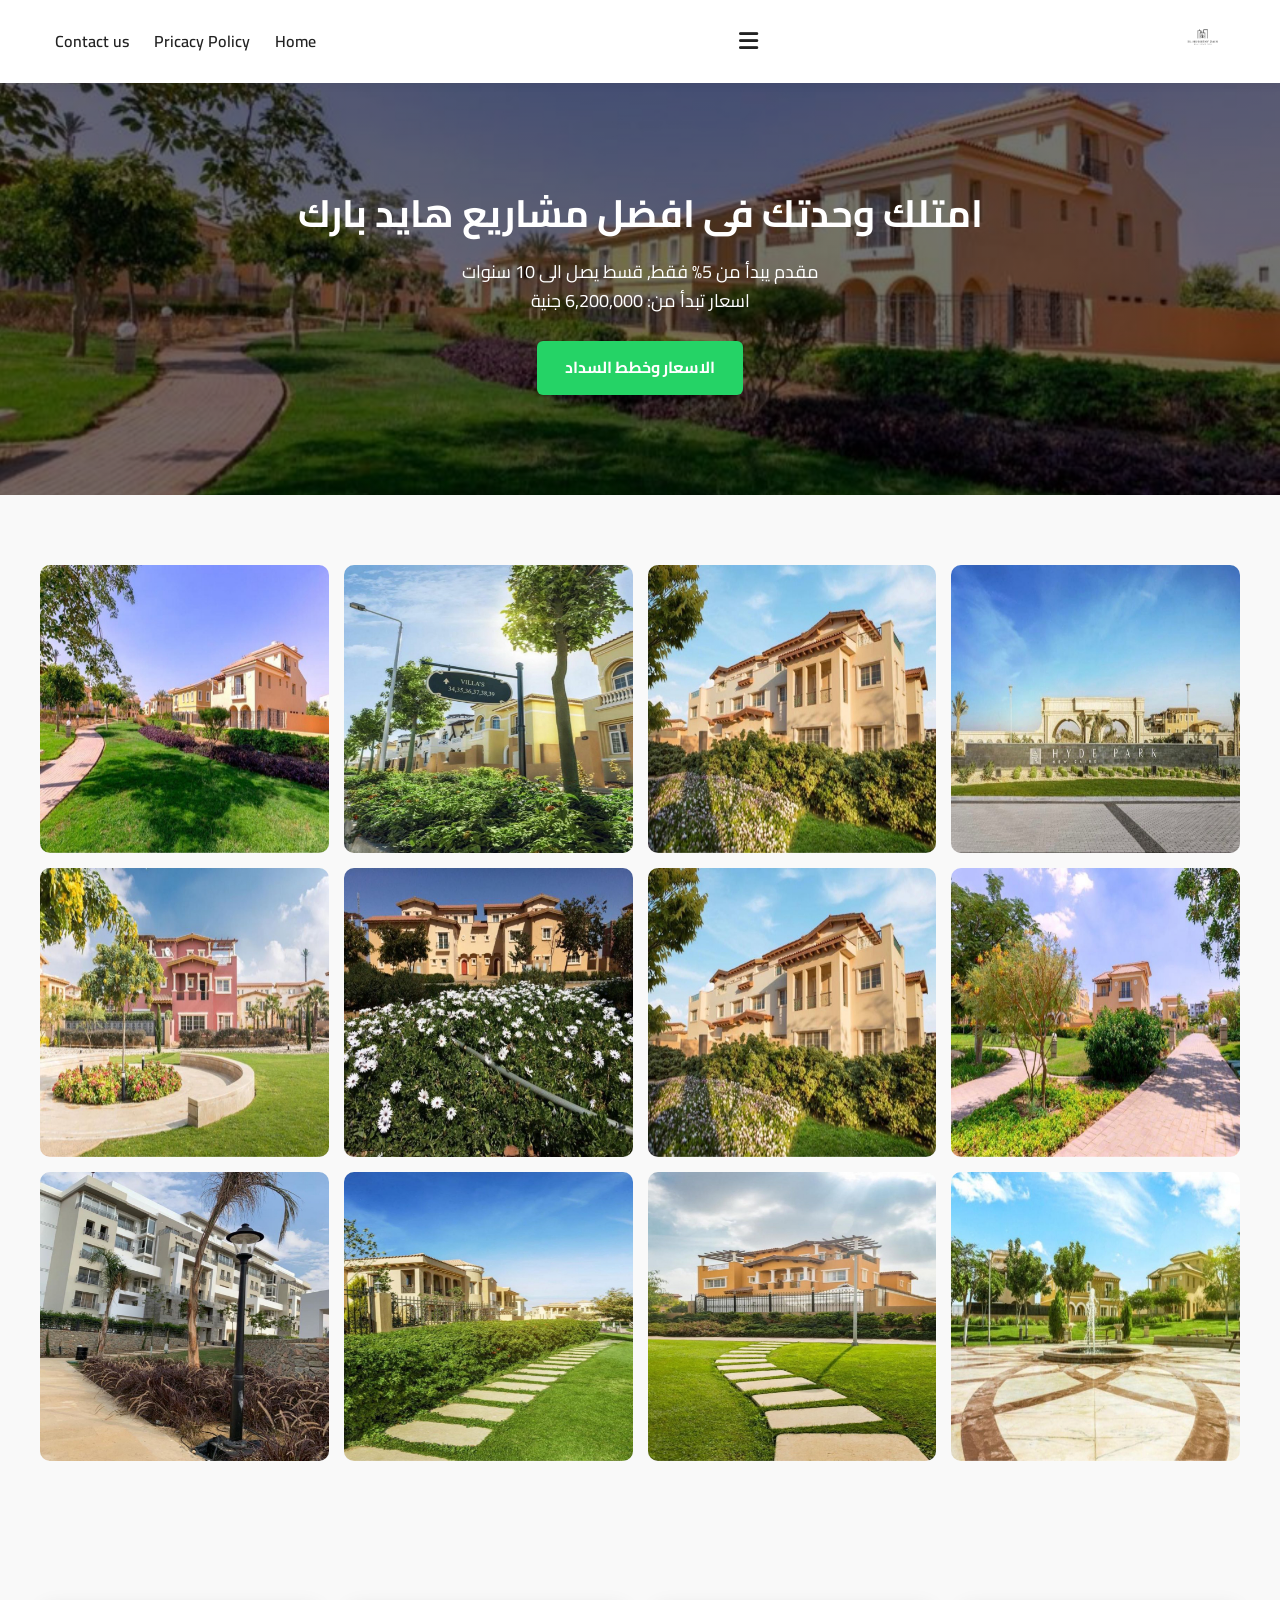
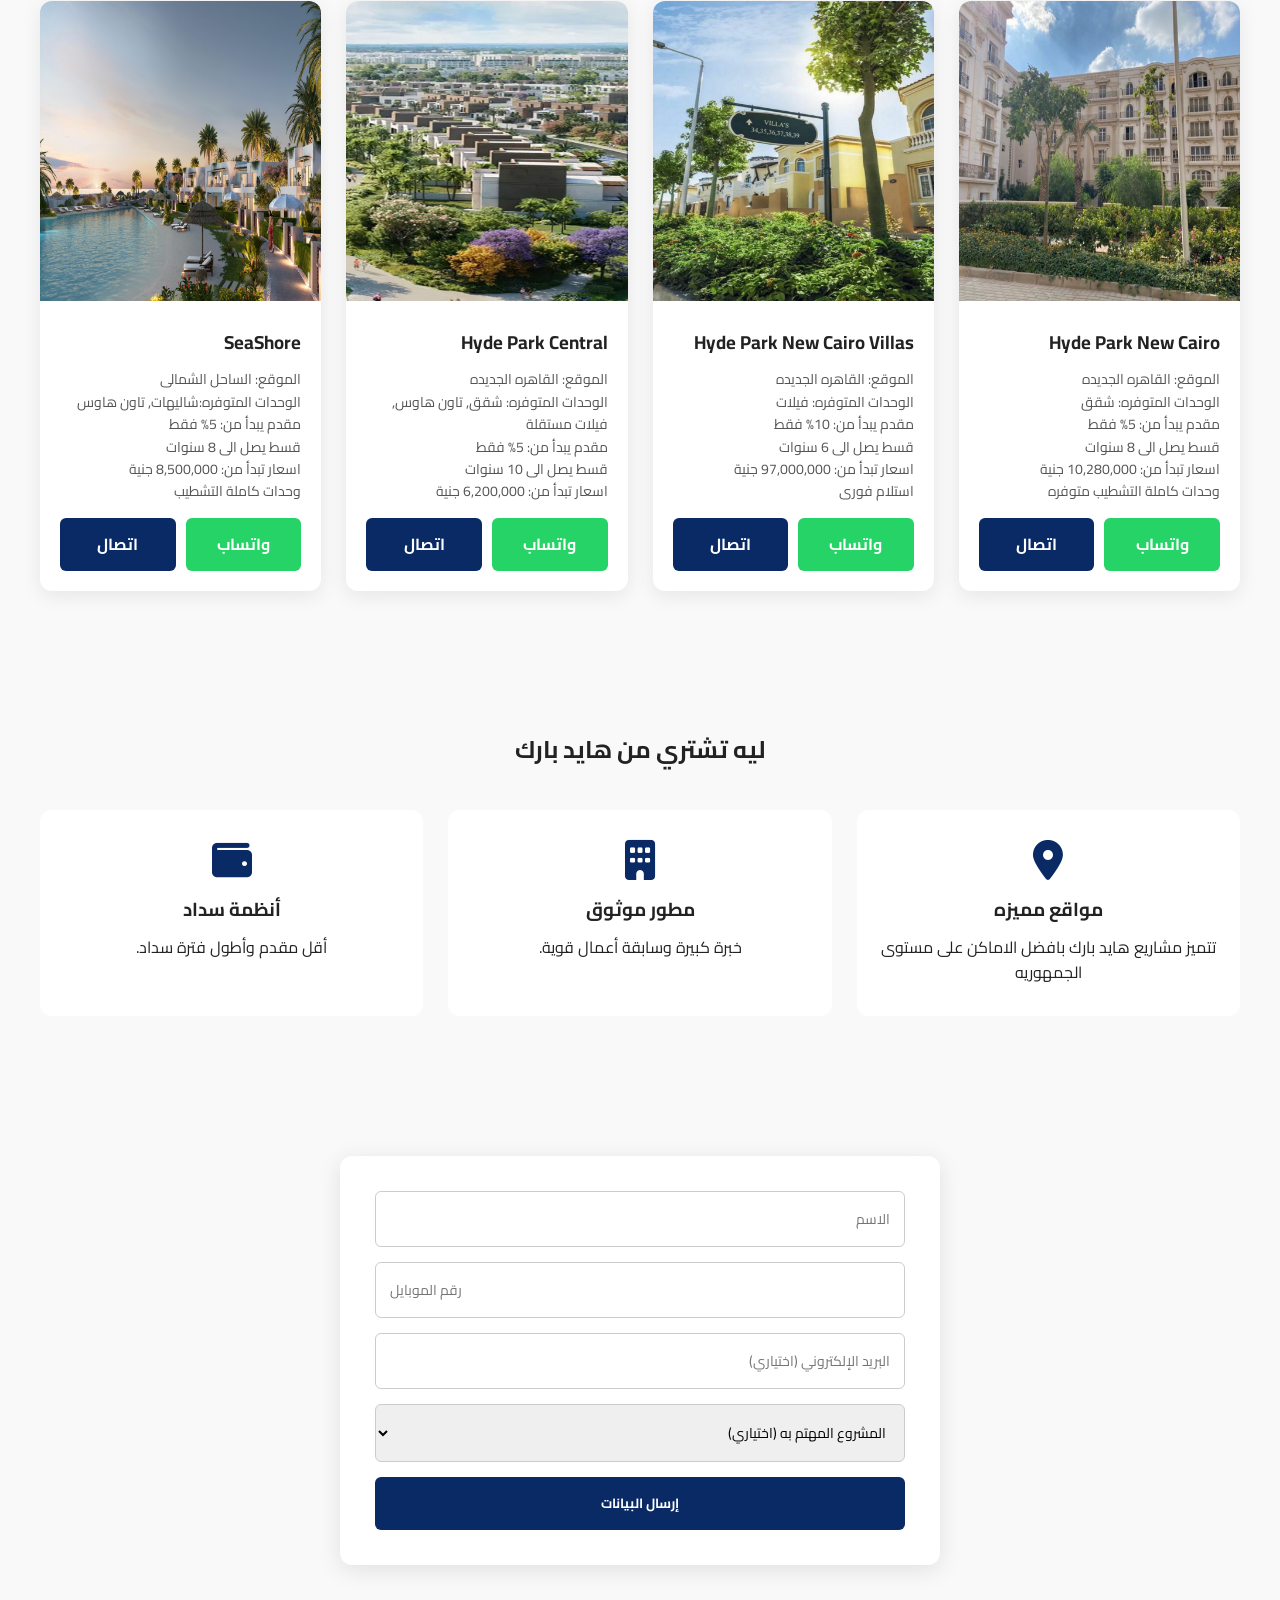
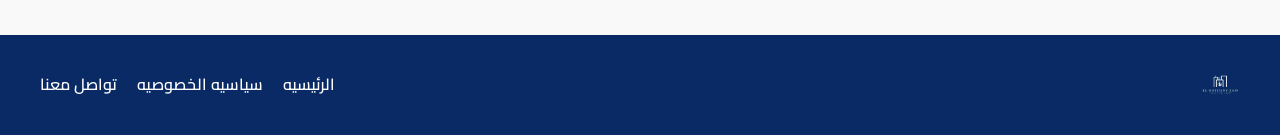
==== index.html @ bcee06ff "Update index.html" ====
<!DOCTYPE html>
<html lang="ar" dir="rtl">
<head>
  <!-- Google Tag Manager -->
<script>(function(w,d,s,l,i){w[l]=w[l]||[];w[l].push({'gtm.start':
  new Date().getTime(),event:'gtm.js'});var f=d.getElementsByTagName(s)[0],
  j=d.createElement(s),dl=l!='dataLayer'?'&l='+l:'';j.async=true;j.src=
  'https://www.googletagmanager.com/gtm.js?id='+i+dl;f.parentNode.insertBefore(j,f);
  })(window,document,'script','dataLayer','GTM-P6C2F2GC');</script>
  <!-- End Google Tag Manager -->
  <meta charset="UTF-8">
  <title>مشروع عقاري مميز</title>
  <meta name="viewport" content="width=device-width, initial-scale=1.0">
  <link rel="stylesheet" href="style.css">


  <!-- Font -->
  <link href="https://fonts.googleapis.com/css2?family=Cairo:wght@400;600;700&display=swap" rel="stylesheet">

  <!-- Icons -->
  <link rel="stylesheet" href="https://cdnjs.cloudflare.com/ajax/libs/font-awesome/6.5.0/css/all.min.css">


</head>

<body>
  <!-- Google Tag Manager (noscript) -->
<noscript><iframe src="https://www.googletagmanager.com/ns.html?id=GTM-P6C2F2GC"
  height="0" width="0" style="display:none;visibility:hidden"></iframe></noscript>
  <!-- End Google Tag Manager (noscript) -->

<!-- ================= NAVBAR ================= -->
<header>
  <div class="nav-container">
    <div class="logo">
      <img src="assets\images\logo.png" alt="Logo">
    </div>

    <i class="fas fa-bars menu-toggle"></i>

    <nav>
      <ul>
        <li><a href="#hero">Home</a></li>
        <li><a href="/Privacy.html">Pricacy Policy</a></li>
        <li><a href="/contact">Contact us</a></li>
        
      </ul>
    </nav>
  </div>
</header>

<!-- ================= HERO ================= -->
<section class="hero" id="hero">
  <h1>امتلك وحدتك فى افضل مشاريع هايد بارك </h1>
  <p> مقدم يبدأ من 5% فقط, قسط يصل الى 10 سنوات 
    <br/> اسعار تبدأ من: 6,200,000 جنية
  </p>
  <a class="btn btn-whatsapp" target="_blank"
     href="https://wa.me/201117222788?text=I'm%20interested%20in%20hyde%20park%20projects%20prices">
    الاسعار وخطط السداد 
  </a>
</section>

<!-- ================= GALLERY ================= -->
<section id="gallery">
  <div class="container">
    <div class="gallery">
      <img src="assets\images\gallery-1.jpg">
      <img src="assets\images\gallery-2.jpg">
      <img src="assets\images\gallery-3.jpg">
      <img src="assets\images\gallery-4.jpg">
      <img src="assets\images\gallery-5.jpg">
      <img src="assets\images\gallery-2.jpg">
      <img src="assets\images\gallery-7.jpg">
      <img src="assets\images\gallery-8.jpg">
      <img src="assets\images\gallery-9.jpg">
      <img src="assets\images\gallery-10.jpg">
      <img src="assets\images\gallery-11.jpg">
      <img src="assets\images\gallery-12.jpg">
    
    
    </div>
  </div>
</section>

<!-- ================= PROJECTS ================= -->
<section id="projects">
  <div class="container">
    <div class="projects">
<!-- project card 1-->
      <div class="project-card">
        <img src="assets\images\p2.jpg">
        <div class="content">
          <h3>Hyde Park New Cairo </h3>
          <p> الموقع: القاهره الجديده <br/> الوحدات المتوفره: شقق<br/>مقدم يبدأ من: 5% فقط<br/>قسط يصل الى 8 سنوات<br/> اسعار تبدأ من: 10,280,000 جنية<br/> وحدات كاملة التشطيب متوفره</p>
          <div class="project-actions">
            <a class="btn btn-whatsapp" target="_blank"
               href="https://wa.me/201117222788?text=i'm%20interested%20in%20hyde%20park%20new%20cairo%20prices">واتساب</a>
            <a class="btn btn-call" href="tel:201117222788">اتصال</a>
          </div>
        </div>
      </div>
      <!-- project card 1 End -->
<!-- project card 2-->
<div class="project-card">
  <img src="assets\images\p3.jpg">
  <div class="content">
    <h3>Hyde Park New Cairo Villas </h3>
    <p> الموقع: القاهره الجديده <br/> الوحدات المتوفره: فيلات<br/>مقدم يبدأ من: 10% فقط<br/>قسط يصل الى 6 سنوات<br/> اسعار تبدأ من: 97,000,000  جنية<br/> استلام فورى</p>
    <div class="project-actions">
      <a class="btn btn-whatsapp" target="_blank"
         href="https://wa.me/201117222788?text=i'm%20interested%20in%20hyde%20park%20new%20cairo%20villas%20prices">واتساب</a>
      <a class="btn btn-call" href="tel:201117222788">اتصال</a>
    </div>
  </div>
</div>
<!-- project card 2 End -->
<!-- project card 3-->
<div class="project-card">
  <img src="assets\images\p1.jpg">
  <div class="content">
    <h3>Hyde Park Central </h3>
    <p> الموقع: القاهره الجديده <br/> الوحدات المتوفره: شقق, تاون هاوس, فيلات مستقلة<br/>مقدم يبدأ من: 5% فقط<br/>قسط يصل الى 10 سنوات<br/> اسعار تبدأ من: 6,200,000 جنية</p>
    <div class="project-actions">
      <a class="btn btn-whatsapp" target="_blank"
         href="https://wa.me/201117222788?text=i'm%20interested%20in%20hyde%20park%20new%20central%20prices">واتساب</a>
      <a class="btn btn-call" href="tel:201117222788">اتصال</a>
    </div>
  </div>
</div>
<!-- project card 3 End -->
<!-- project card 4-->
<div class="project-card">
  <img src="assets\images\p8.jpg">
  <div class="content">
    <h3>SeaShore </h3>
    <p> الموقع:  الساحل الشمالى <br/> الوحدات المتوفره:شاليهات, تاون هاوس<br/>مقدم يبدأ من: 5% فقط<br/>قسط يصل الى 8 سنوات<br/> اسعار تبدأ من: 8,500,000 جنية<br/> وحدات كاملة التشطيب </p>
    <div class="project-actions">
      <a class="btn btn-whatsapp" target="_blank"
         href="https://wa.me/201117222788?text=i'm%20interested%20in%20SeaShore%20Hyde%20Park%20prices">واتساب</a>
      <a class="btn btn-call" href="tel:201117222788">اتصال</a>
    </div>
  </div>
</div>
<!-- project card 4 End -->
 

    </div>
  </div>
</section>

<!-- ================= FEATURES ================= -->
<section>
  <div class="container">
    <h2 style="text-align:center;margin-bottom:40px;">ليه تشتري من هايد بارك</h2>
    <div class="features">
      <div class="feature">
        <i class="fas fa-map-marker-alt"></i>
        <h3> مواقع مميزه</h3>
        <p> تتميز مشاريع هايد بارك بافضل الاماكن على مستوى الجمهوريه</p>
      </div>
      <div class="feature">
        <i class="fas fa-building"></i>
        <h3>مطور موثوق</h3>
        <p>خبرة كبيرة وسابقة أعمال قوية.</p>
      </div>
      <div class="feature">
        <i class="fas fa-wallet"></i>
        <h3>أنظمة سداد</h3>
        <p>أقل مقدم وأطول فترة سداد.</p>
      </div>
    </div>
  </div>
</section>

<!-- ================= FORM ================= -->
<section id="contact">
  <form action="thank-you.html">
    <input type="text" name="name" placeholder="الاسم" required>
    <input type="tel" name="phone" placeholder="رقم الموبايل" required>
    <input type="email" name="email" placeholder="البريد الإلكتروني (اختياري)">
    <select name="project">
      <option value="">المشروع المهتم به (اختياري)</option>
      <option>Hyde park New Cairo</option>
      <option>Hyde park new cairo Villas </option>
      <option> hyde park Central </option>
      <option> Seashore Hydepark</option>
    </select>
    <button class="btn btn-call" type="submit">إرسال البيانات</button>
  </form>
</section>

<!-- ================= FOOTER ================= -->
<footer>
  <div class="footer-content">
    <img src="assets\images\logo-white.png">
    <ul>
      <li><a href="#hero">الرئيسيه </a></li>
      <li><a href="/privacy.html">سياسيه الخصوصيه</a></li>
      <li><a href="/contact.html">تواصل معنا</a></li>
    </ul>
  </div>
</footer>

<script>
  document.querySelector(".menu-toggle").onclick = function () {
    document.querySelector("nav ul").classList.toggle("active");
  };
</script>

</body>
</html>
---- style.css ----
/* ================= RESET ================= */
* {
  box-sizing: border-box;
  margin: 0;
  padding: 0;
  font-family: 'Cairo', sans-serif;
}

body {
  background: #f9f9f9;
  color: #222;
  line-height: 1.6;
}

a {
  text-decoration: none;
  color: inherit;
}

/* ================= NAVBAR ================= */
header {
  background: #fff;
  position: sticky;
  top: 0;
  z-index: 1000;
  box-shadow: 0 2px 10px rgba(0,0,0,0.05);
}

.nav-container {
  max-width: 1200px;
  margin: auto;
  padding: 15px;
  display: flex;
  justify-content: space-between;
  align-items: center;
}

.logo img {
  height: 45px;
}

nav ul {
  list-style: none;
  display: flex;
  gap: 25px;
}

nav ul li a {
  font-weight: 600;
}

.menu-toggle {
  display: none;
  font-size: 22px;
  cursor: pointer;
}

/* ================= HERO ================= */
.hero {
  background: linear-gradient(rgba(0,0,0,.55), rgba(0,0,0,.55)),
    url("assets/images/hero.jpg") center / cover;
  padding: 100px 15px;
  color: #fff;
  text-align: center;
}

.hero h1 {
  font-size: 38px;
  margin-bottom: 15px;
}

.hero p {
  font-size: 18px;
  margin-bottom: 25px;
}

.btn {
  display: inline-block;
  padding: 14px 28px;
  border-radius: 6px;
  font-weight: 700;
  transition: 0.3s;
  text-align: center;
}

.btn-whatsapp {
  background: #25d366;
  color: #fff;
}

.btn-call {
  background: #0a2a66;
  color: #fff;
}

.btn:hover {
  opacity: 0.9;
}

/* ================= SECTIONS ================= */
section {
  padding: 70px 15px;
}

.container {
  max-width: 1200px;
  margin: auto;
}

/* ================= GALLERY ================= */
.gallery {
  display: grid;
  grid-template-columns: repeat(auto-fit, minmax(250px, 1fr));
  gap: 15px;
}

.gallery img {
  width: 100%;
  border-radius: 10px;
}

/* ================= PROJECTS ================= */
.projects {
  display: grid;
  grid-template-columns: repeat(auto-fit, minmax(280px, 1fr));
  gap: 25px;
}

.project-card {
  background: #fff;
  border-radius: 12px;
  overflow: hidden;
  box-shadow: 0 5px 20px rgba(0,0,0,0.08);
}

.project-card img {
  width: 100%;
  height: 300px;
  object-fit: cover;
}

.project-card .content {
  padding: 20px;
  align-content: center;
}

.project-card h3 {
  margin-bottom: 10px;
  align-content: center;
}

.project-card p {
  font-size: 14px;
  margin-bottom: 15px;
  color: #555;
}

.project-actions {
  display: flex;
  gap: 10px;
  flex-wrap: wrap;
}

.project-actions .btn {
  flex: 1;
}

/* ================= FEATURES ================= */
.features {
  display: grid;
  grid-template-columns: repeat(auto-fit, minmax(250px, 1fr));
  gap: 25px;
  text-align: center;
}

.feature {
  background: #fff;
  padding: 30px 20px;
  border-radius: 12px;
}

.feature i {
  font-size: 40px;
  color: #0a2a66;
  margin-bottom: 15px;
}

.feature h3 {
  margin-bottom: 10px;
}

/* ================= FORM ================= */
form {
  background: #fff;
  padding: 35px;
  border-radius: 12px;
  max-width: 600px;
  margin: auto;
  box-shadow: 0 5px 25px rgba(0,0,0,0.1);
}

form input,
form select {
  width: 100%;
  padding: 14px;
  margin-bottom: 15px;
  border-radius: 6px;
  border: 1px solid #ccc;
  font-size: 14px;
}

form button {
  width: 100%;
  border: none;
  cursor: pointer;
}

/* ================= FOOTER ================= */
footer {
  background: #0a2a66;
  color: #fff;
  padding: 30px 15px;
}

.footer-content {
  max-width: 1200px;
  margin: auto;
  display: flex;
  flex-wrap: wrap;
  justify-content: space-between;
  align-items: center;
  gap: 20px;
}

footer img {
  height: 40px;
}

footer ul {
  list-style: none;
  display: flex;
  gap: 20px;
}

footer ul li a {
  font-weight: 600;
}

/* ================= MOBILE ================= */
@media (max-width: 768px) {
  nav ul {
    display: none;
    flex-direction: column;
    background: #fff;
    position: absolute;
    top: 70px;
    right: 15px;
    width: 200px;
    padding: 15px;
    box-shadow: 0 5px 20px rgba(0,0,0,0.1);
  }

  nav ul.active {
    display: flex;
  }

  .menu-toggle {
    display: block;
  }

  .hero h1 {
    font-size: 28px;
  }
}
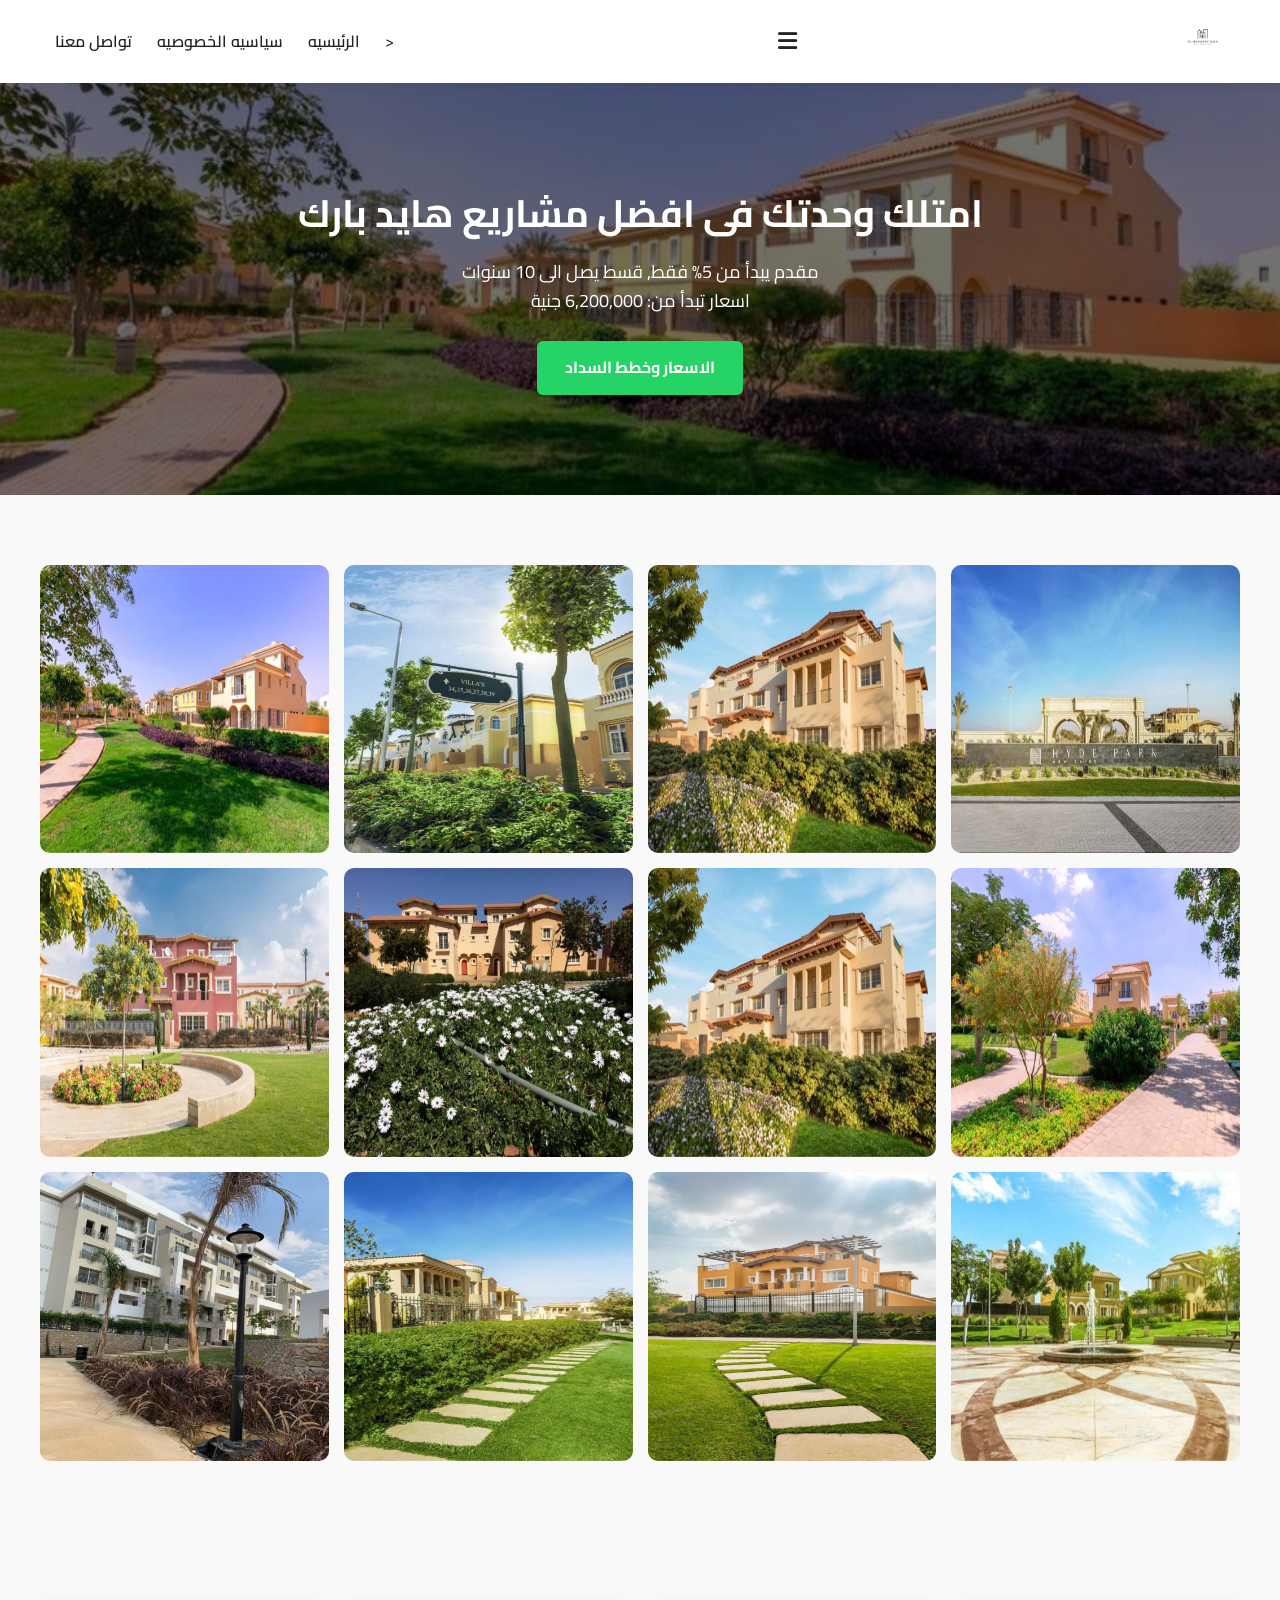
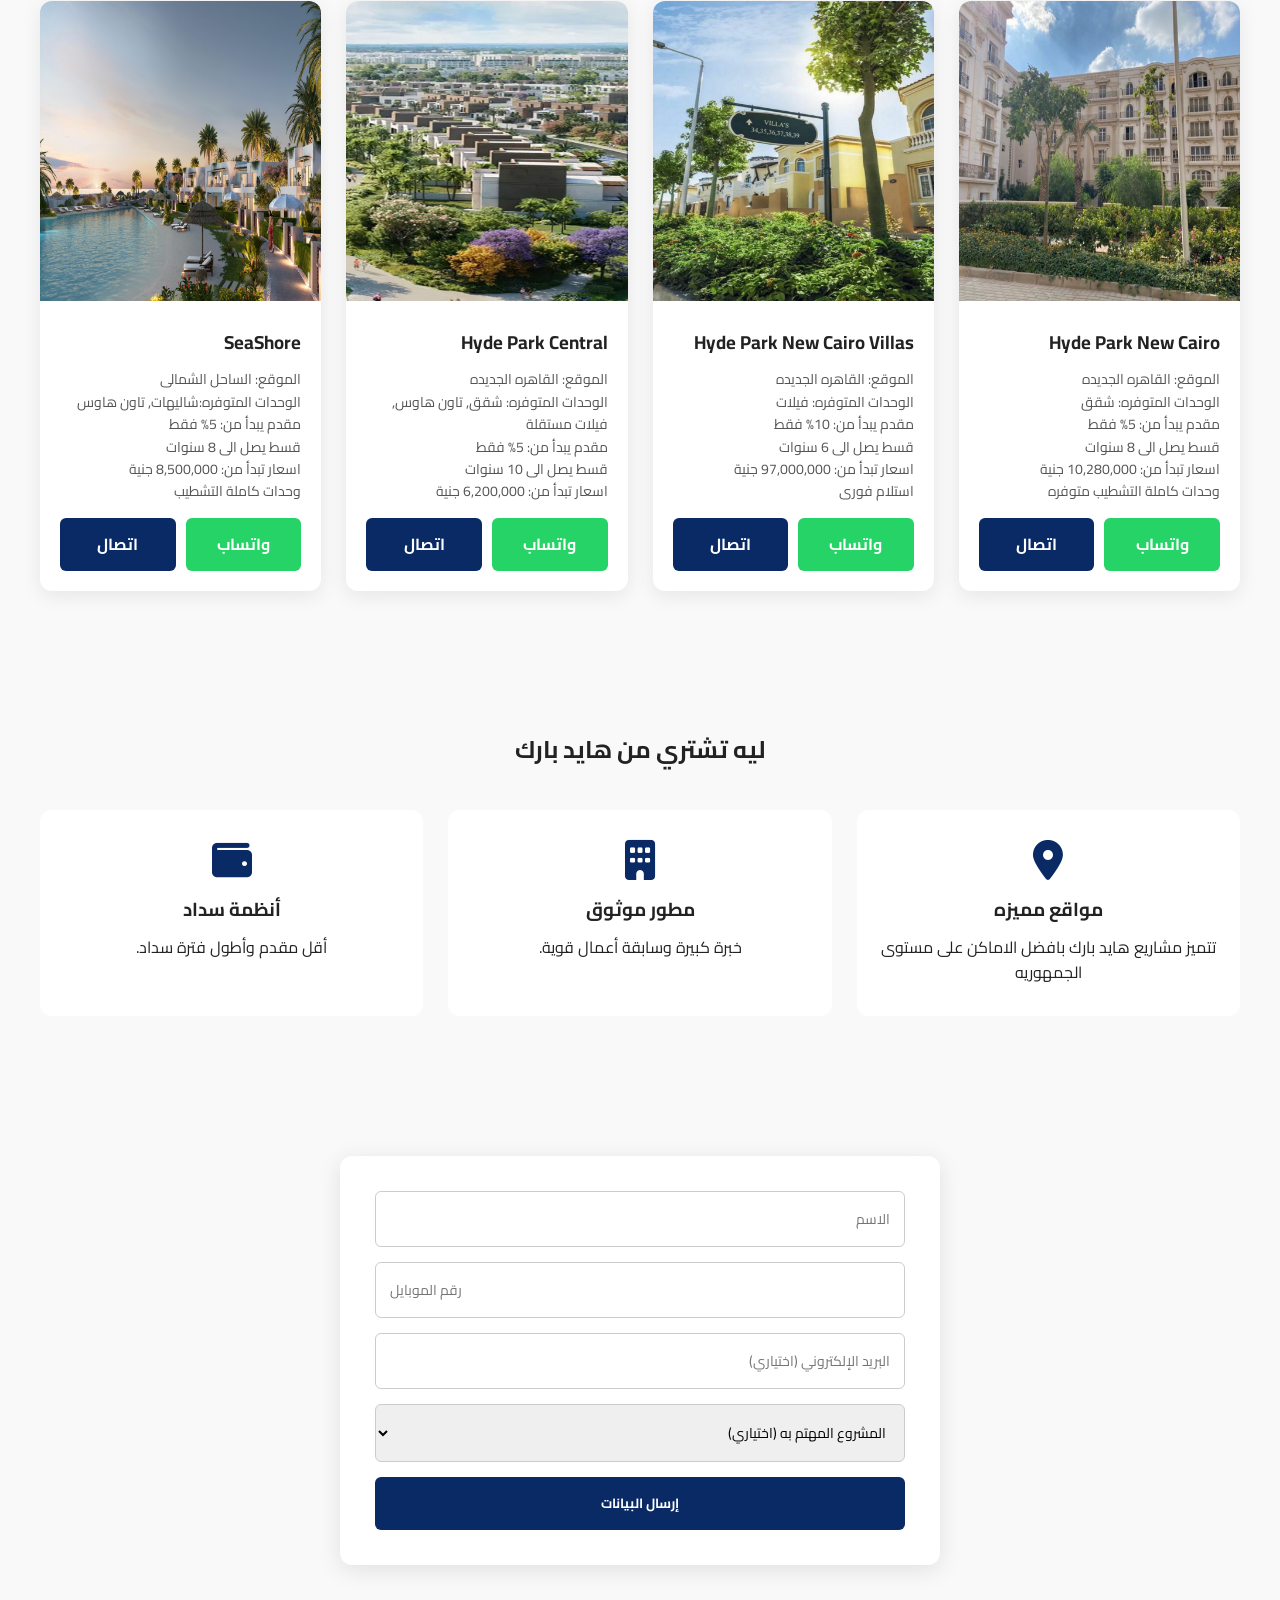
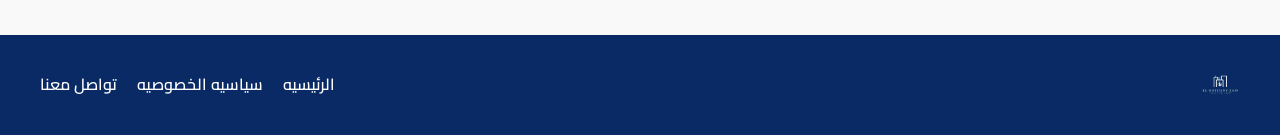
==== commit edb8336a: "Update index.html" ====
--- a/index.html
+++ b/index.html
@@ -9,7 +9,7 @@
   })(window,document,'script','dataLayer','GTM-P6C2F2GC');</script>
   <!-- End Google Tag Manager -->
   <meta charset="UTF-8">
-  <title>مشروع عقاري مميز</title>
+  <title> El- Hussieny Zain Real Estate Firm - Hyde Park Projects </title>
   <meta name="viewport" content="width=device-width, initial-scale=1.0">
   <link rel="stylesheet" href="style.css">
 
@@ -40,9 +40,9 @@
 
     <nav>
       <ul>
-        <li><a href="#hero">Home</a></li>
-        <li><a href="/Privacy.html">Pricacy Policy</a></li>
-        <li><a href="/contact">Contact us</a></li>
+      <<li><a href="#hero">الرئيسيه </a></li>
+      <li><a href="/privacy.html">سياسيه الخصوصيه</a></li>
+      <li><a href="/contact.html">تواصل معنا</a></li>
         
       </ul>
     </nav>
@@ -211,3 +211,5 @@
 </body>
 </html>
 
+
+
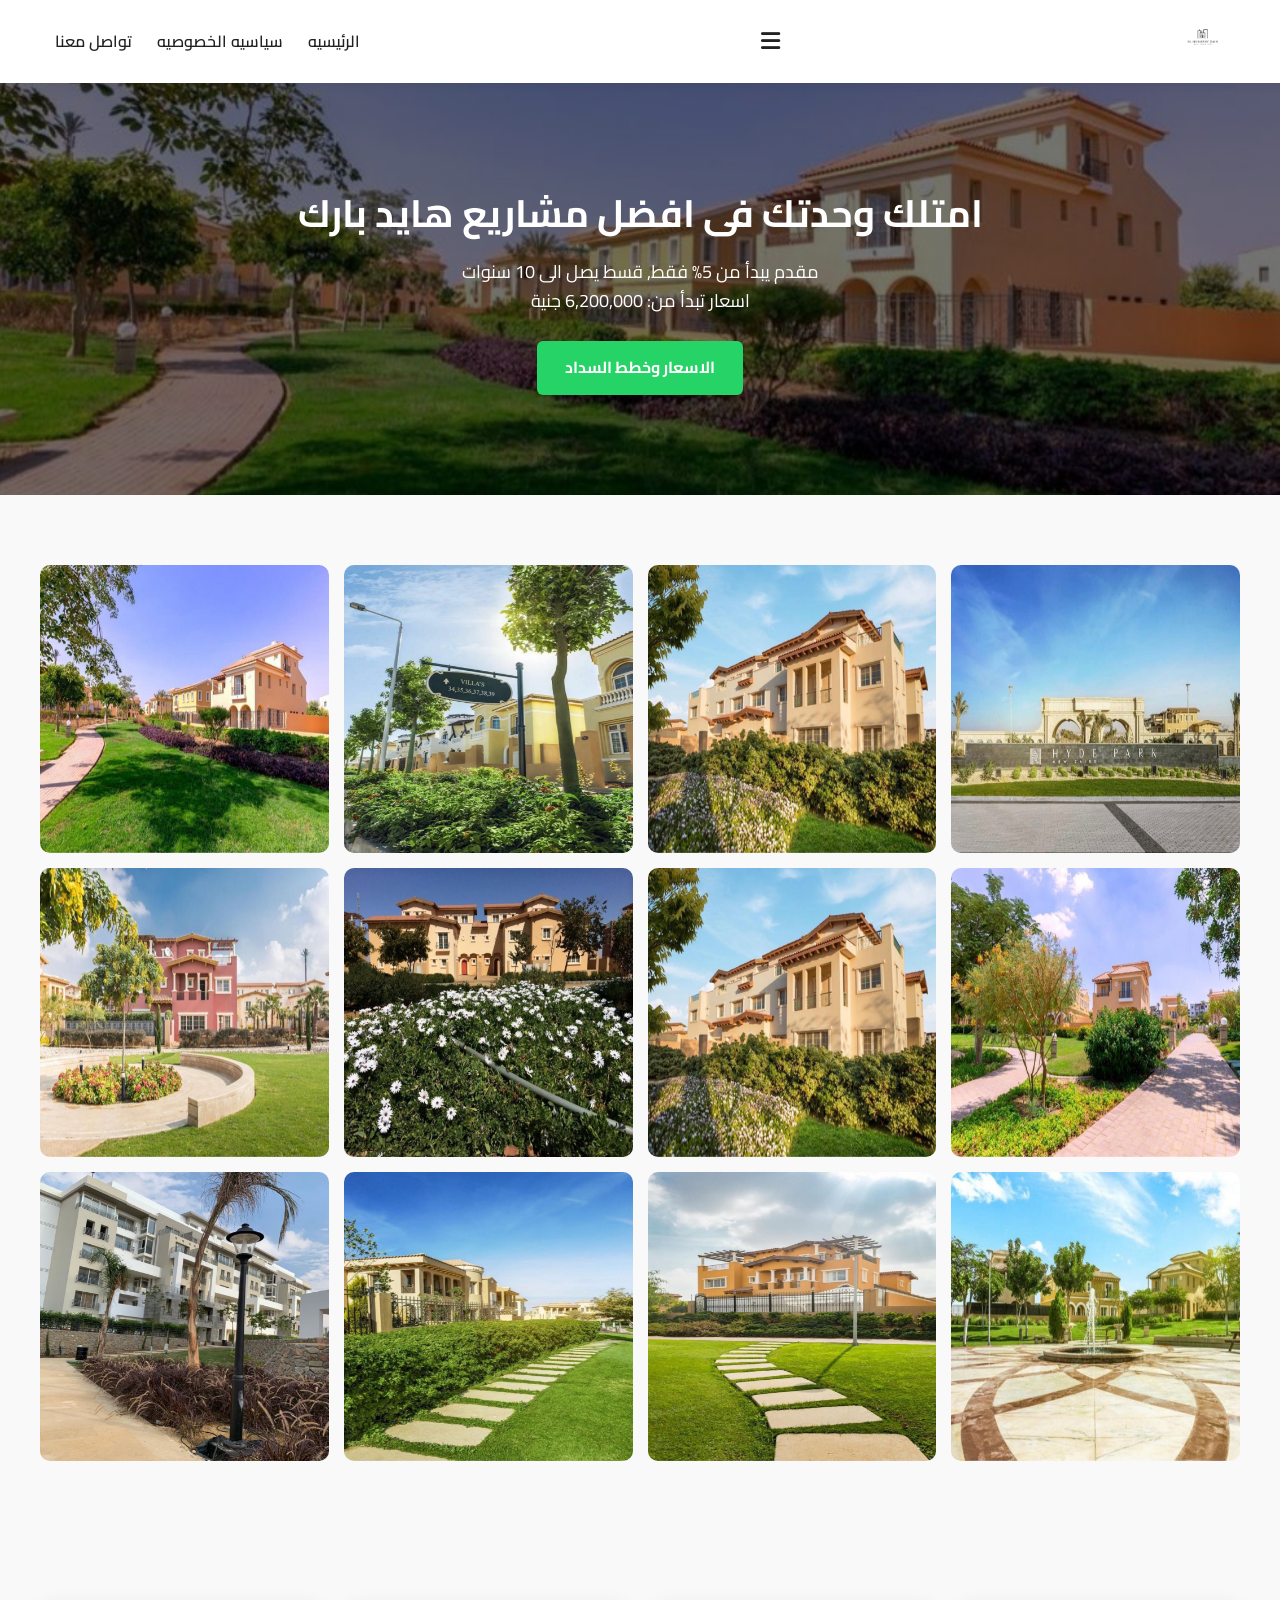
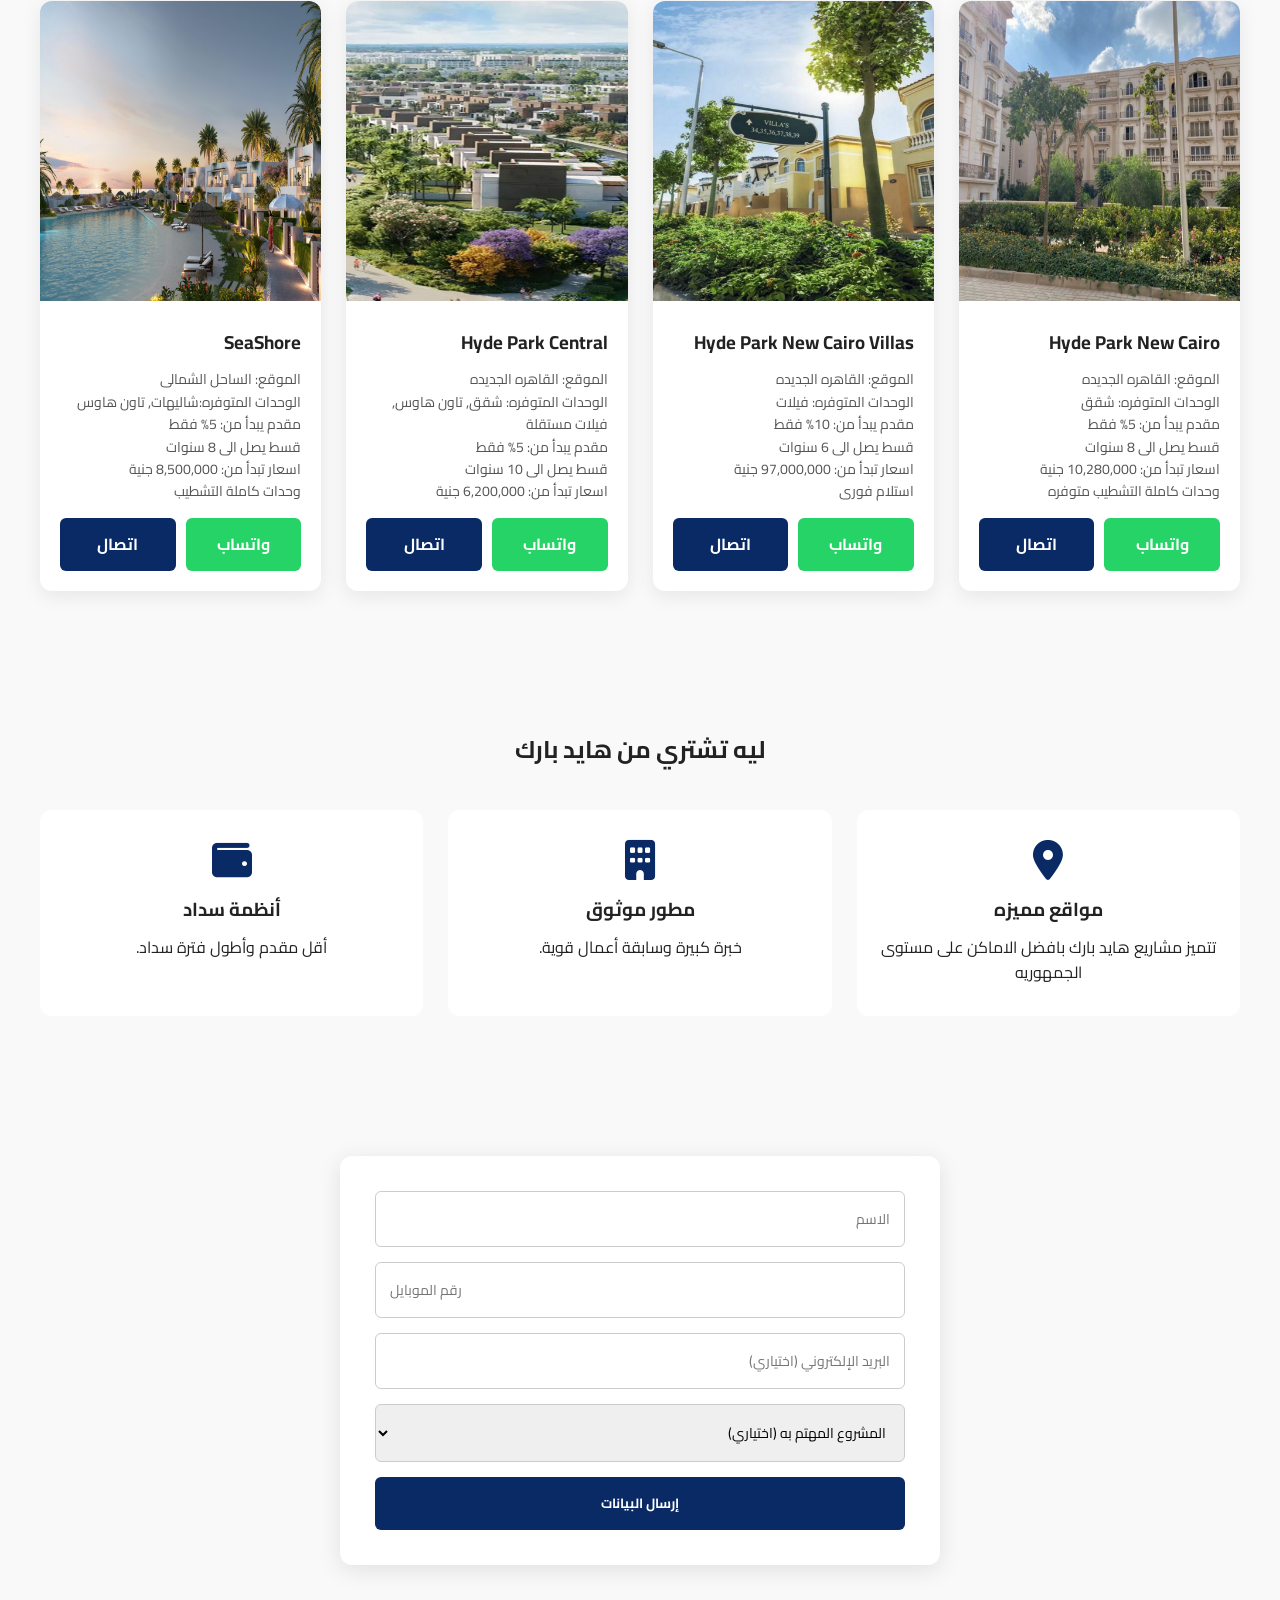
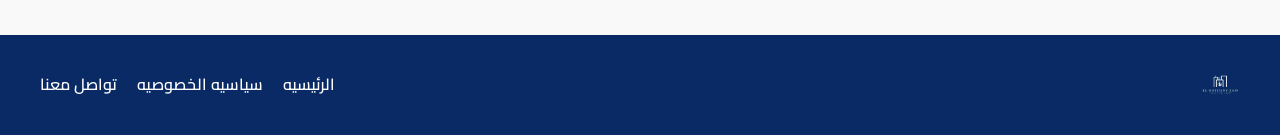
==== commit 66547fa2: "Update index.html" ====
--- a/index.html
+++ b/index.html
@@ -40,7 +40,7 @@
 
     <nav>
       <ul>
-      <<li><a href="#hero">الرئيسيه </a></li>
+      <li><a href="#hero">الرئيسيه </a></li>
       <li><a href="/privacy.html">سياسيه الخصوصيه</a></li>
       <li><a href="/contact.html">تواصل معنا</a></li>
         
@@ -213,3 +213,4 @@
 
 
 
+
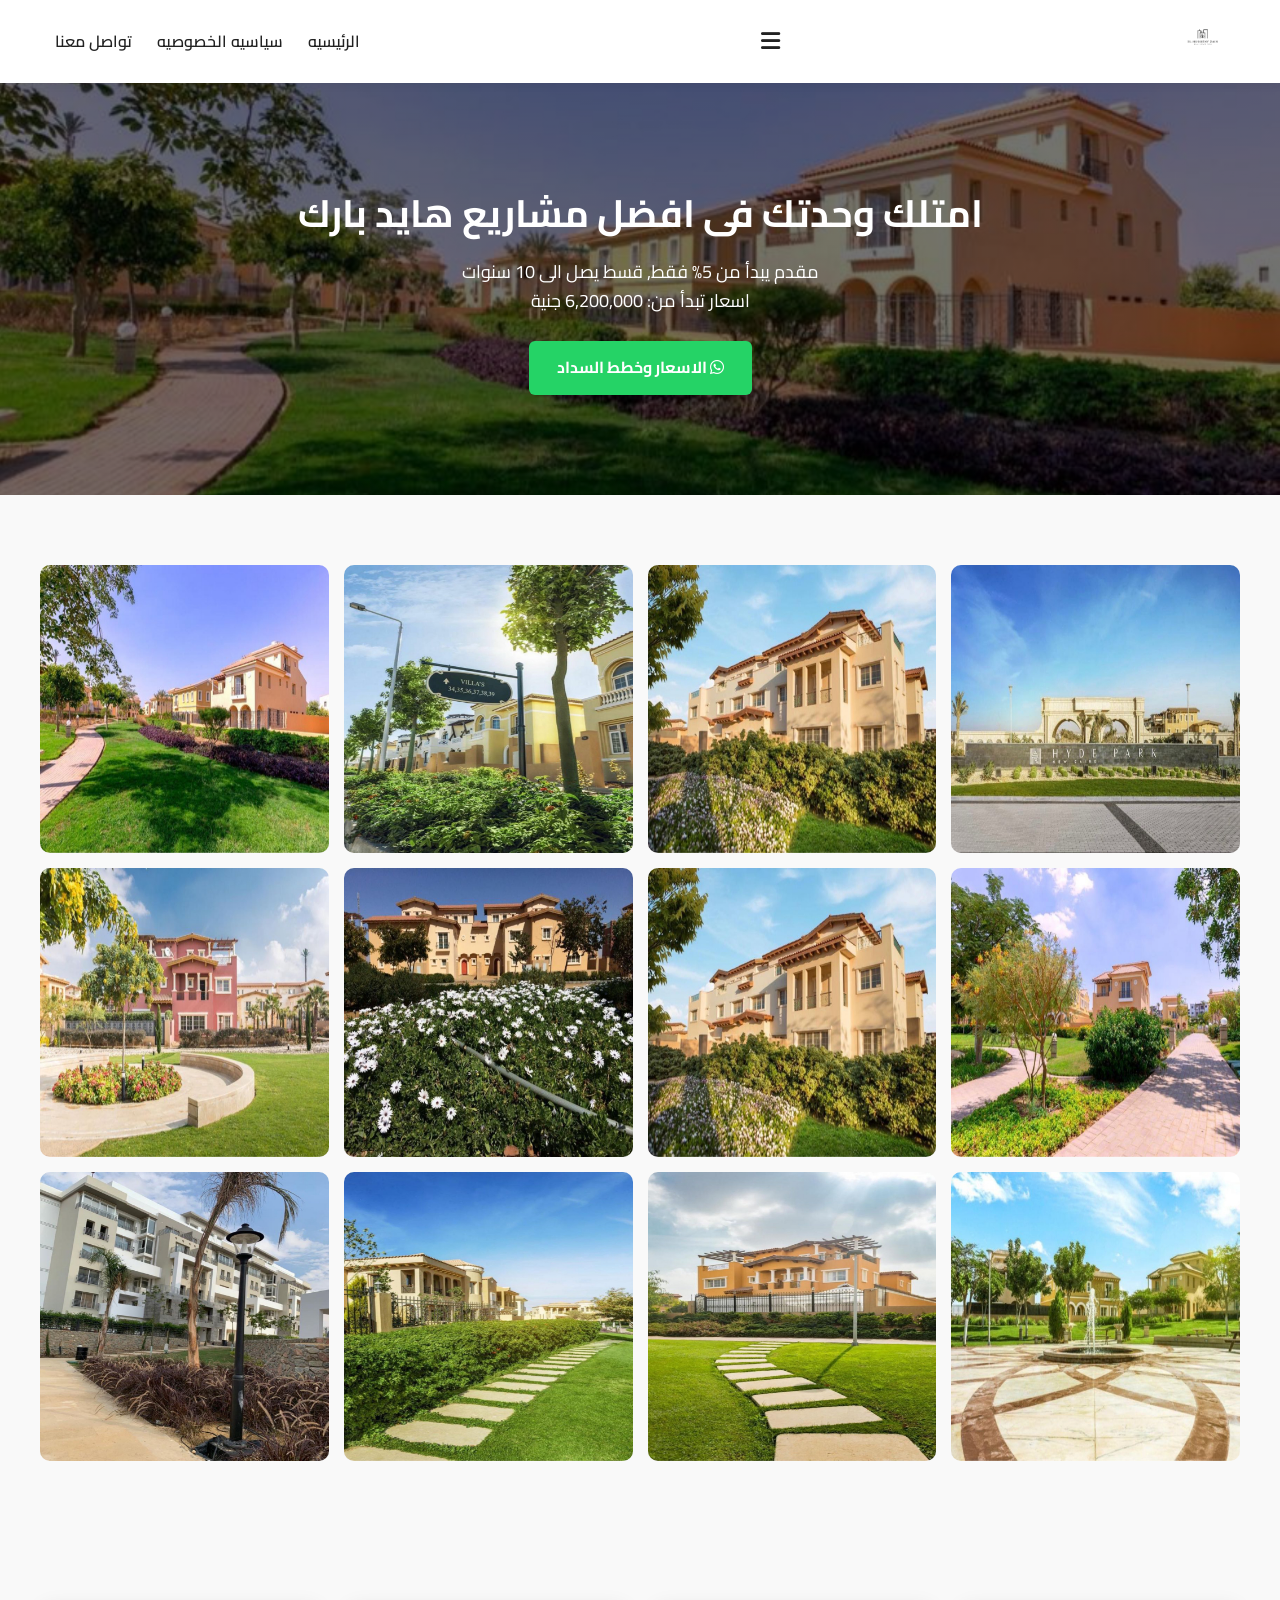
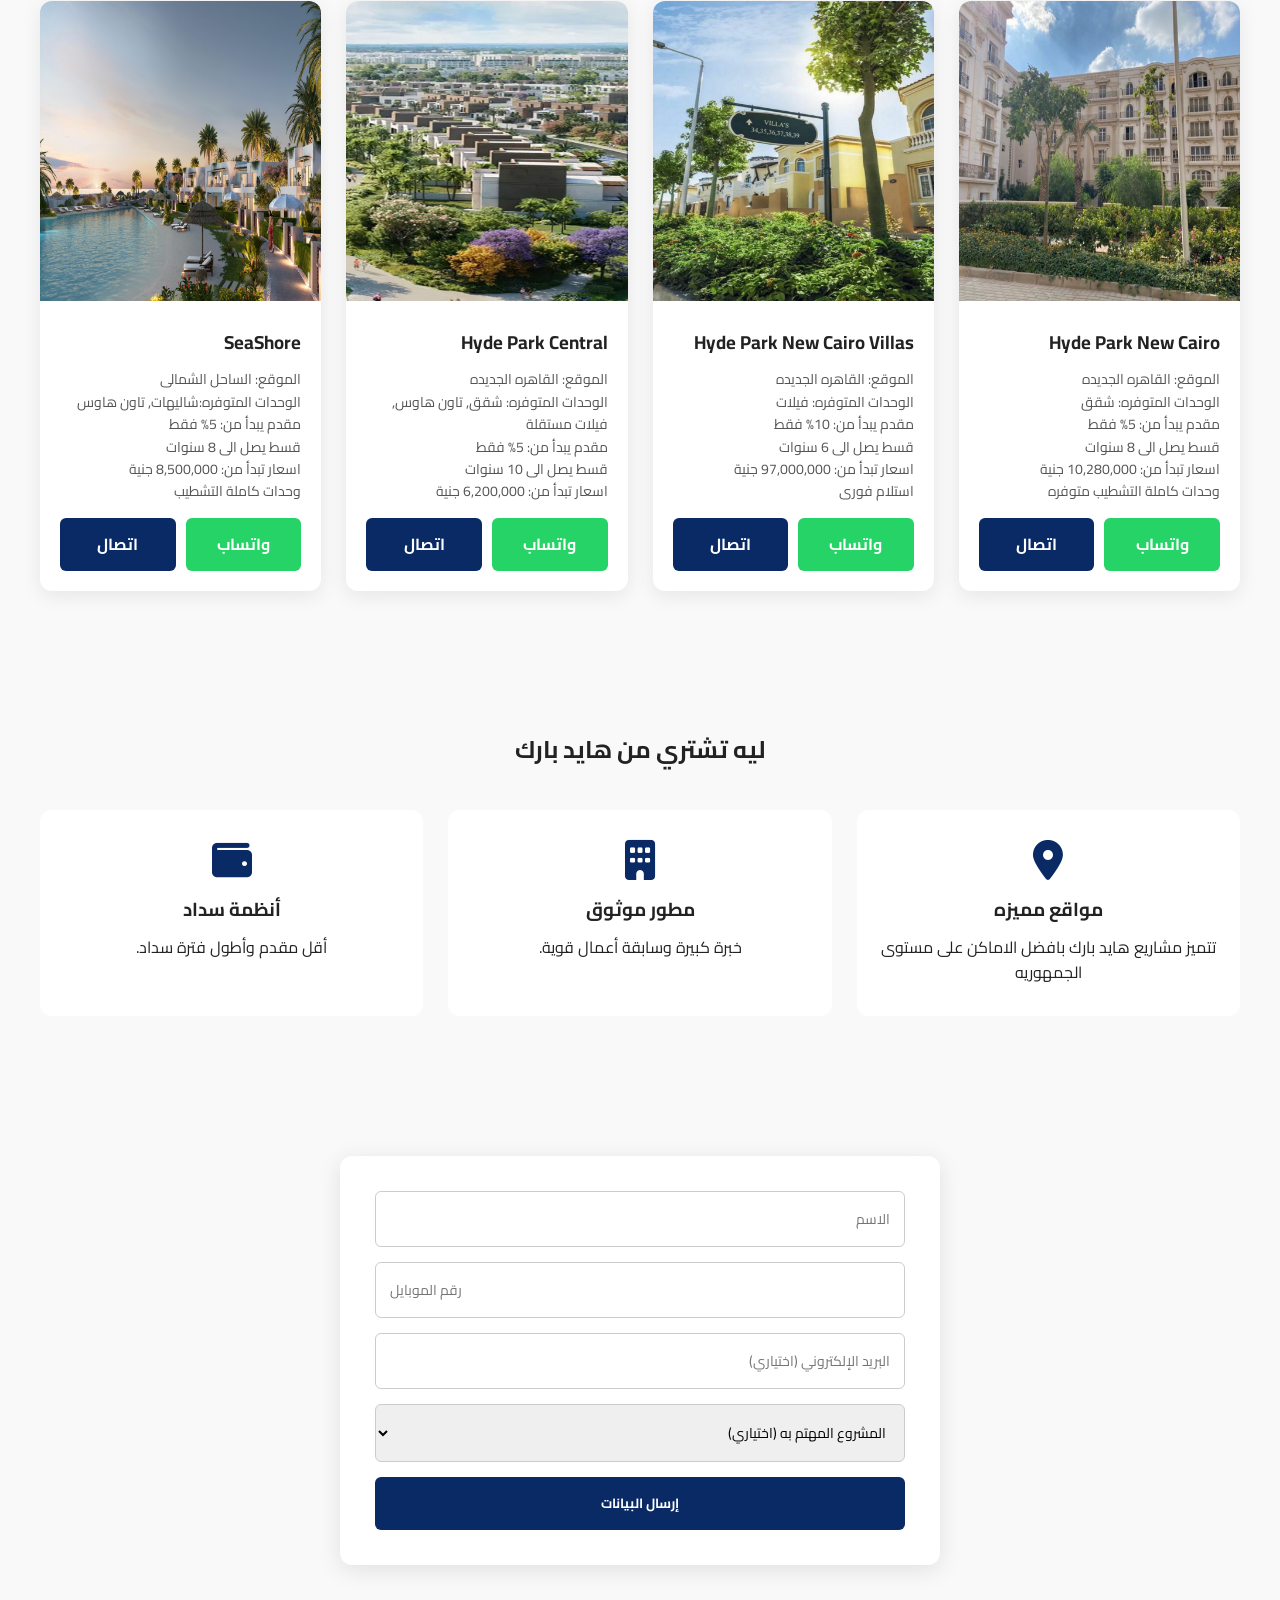
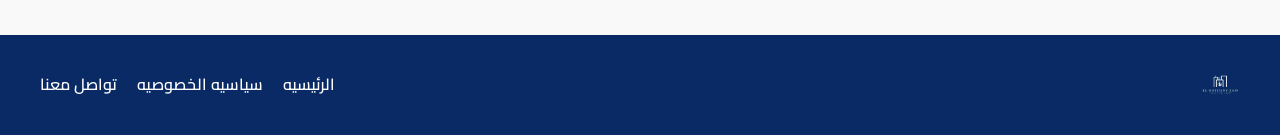
==== commit 1990922b: "Update index.html" ====
--- a/index.html
+++ b/index.html
@@ -19,7 +19,7 @@
 
   <!-- Icons -->
   <link rel="stylesheet" href="https://cdnjs.cloudflare.com/ajax/libs/font-awesome/6.5.0/css/all.min.css">
-
+<link rel="stylesheet" href="https://cdnjs.cloudflare.com/ajax/libs/font-awesome/6.5.0/css/all.min.css">
 
 </head>
 
@@ -56,7 +56,7 @@
     <br/> اسعار تبدأ من: 6,200,000 جنية
   </p>
   <a class="btn btn-whatsapp" target="_blank"
-     href="https://wa.me/201117222788?text=I'm%20interested%20in%20hyde%20park%20projects%20prices">
+     href="https://wa.me/201117222788?text=I'm%20interested%20in%20hyde%20park%20projects%20prices"> <i class="fa-brands fa-whatsapp"></i>
     الاسعار وخطط السداد 
   </a>
 </section>
@@ -214,3 +214,4 @@
 
 
 
+
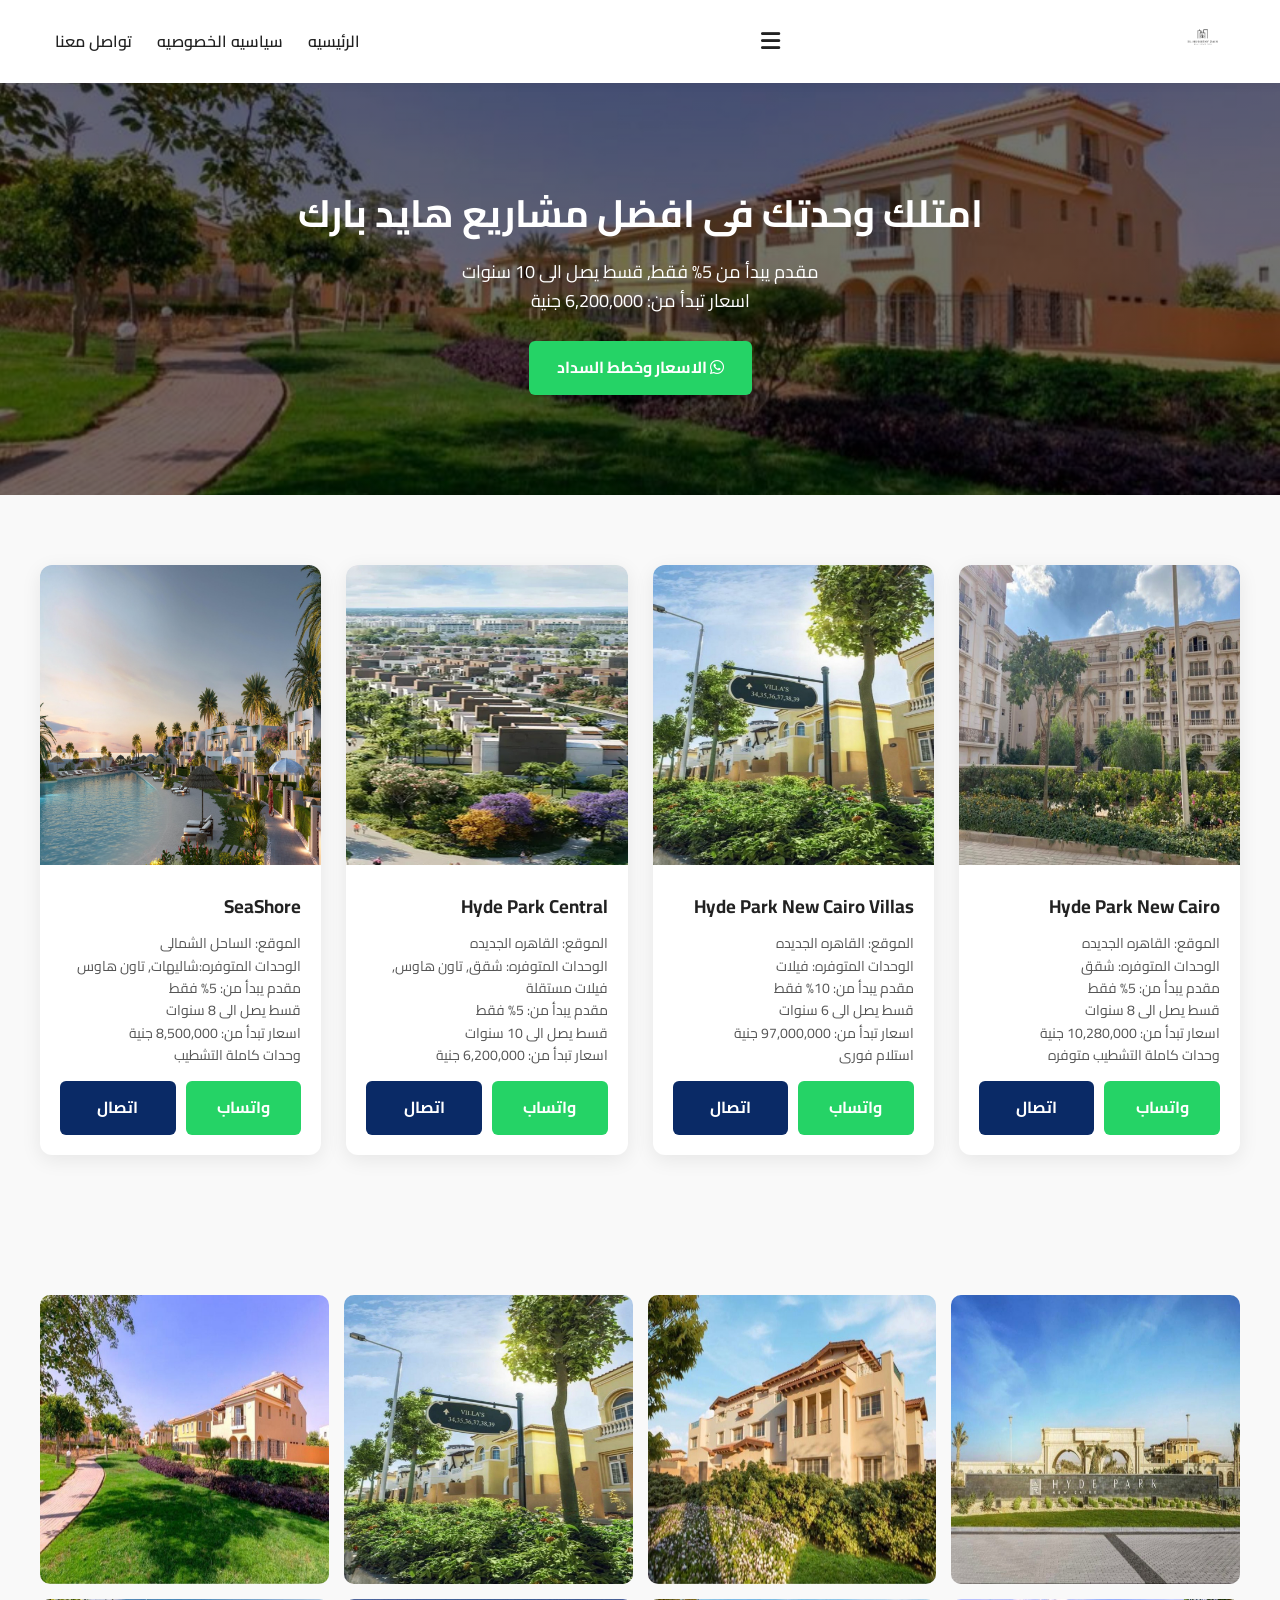
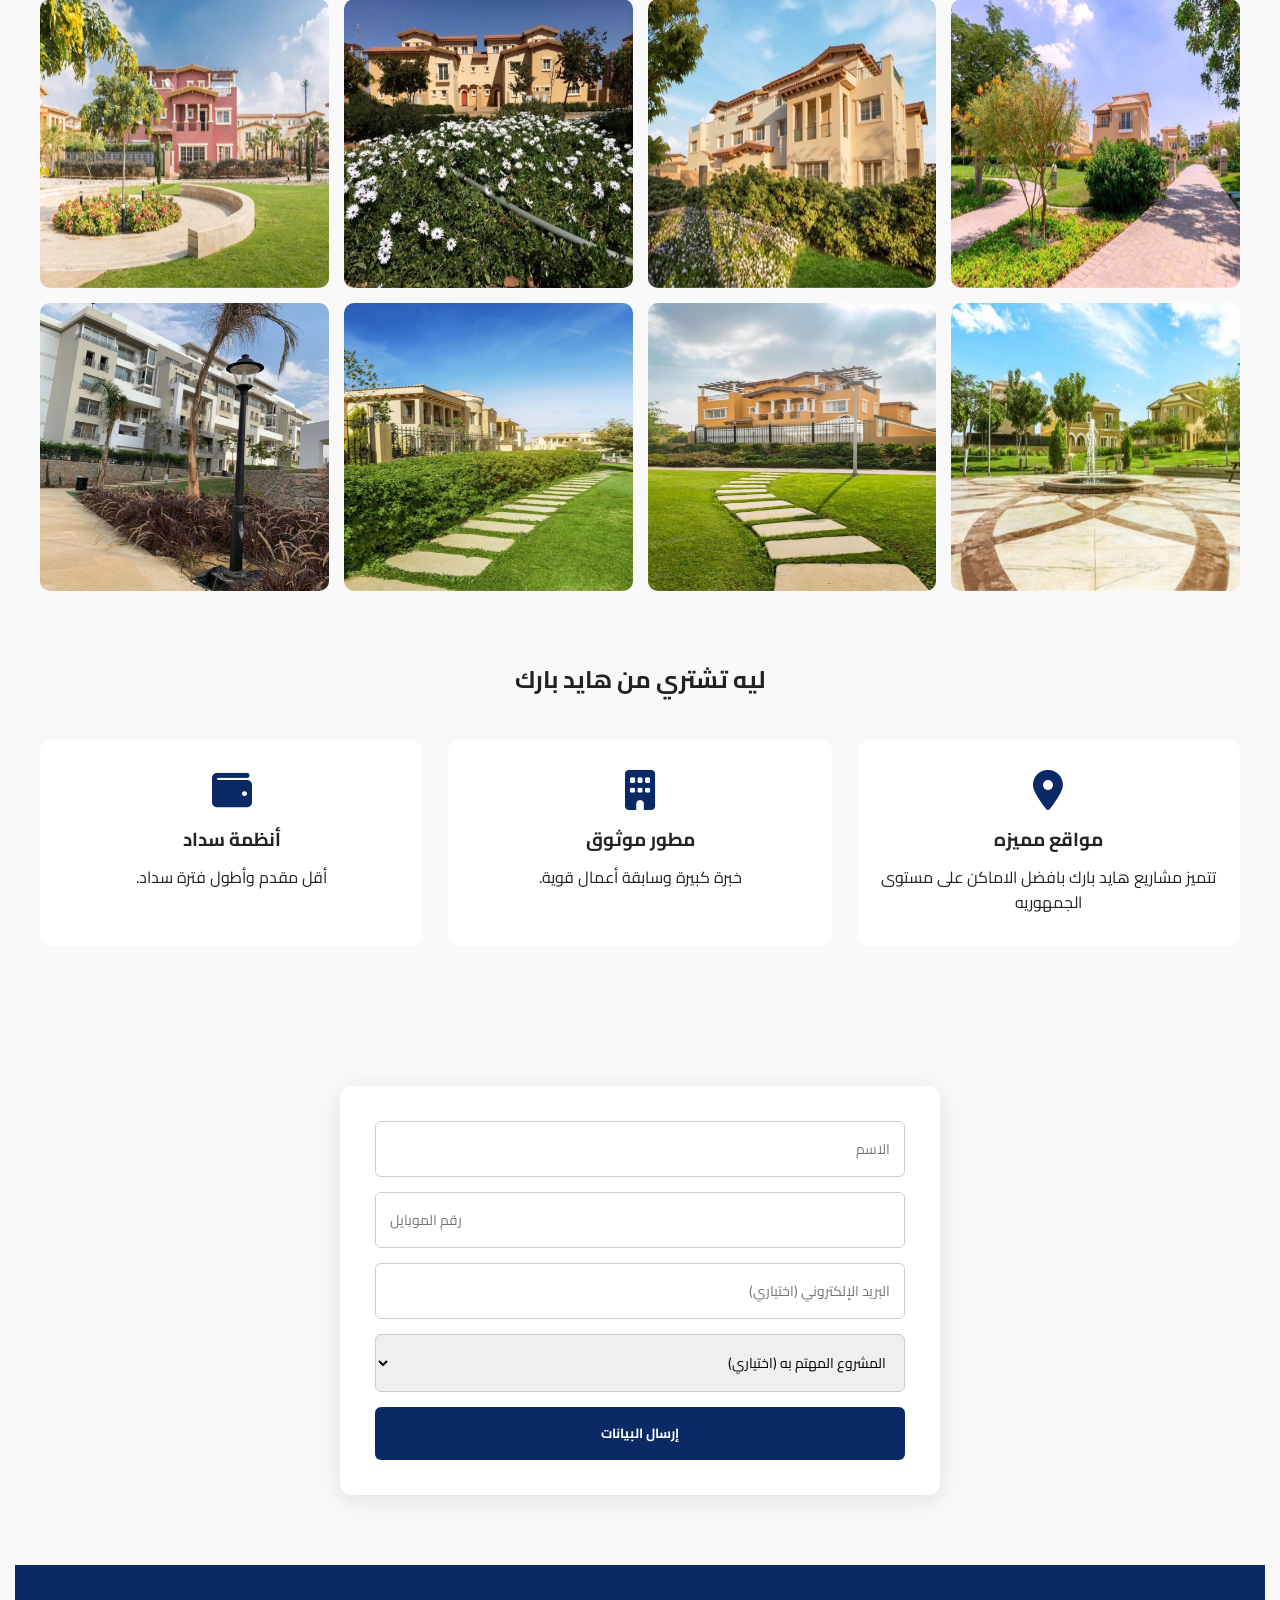
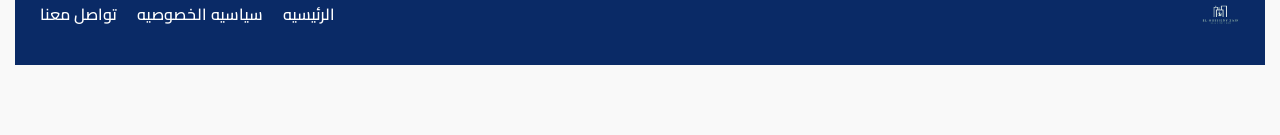
==== commit 6daa821f: "Update index.html" ====
--- a/index.html
+++ b/index.html
@@ -61,6 +61,74 @@
   </a>
 </section>
 
+</section>
+
+<!-- ================= PROJECTS ================= -->
+<section id="projects">
+  <div class="container">
+    <div class="projects">
+<!-- project card 1-->
+      <div class="project-card">
+        <img src="assets\images\p2.jpg">
+        <div class="content">
+          <h3>Hyde Park New Cairo </h3>
+          <p> الموقع: القاهره الجديده <br/> الوحدات المتوفره: شقق<br/>مقدم يبدأ من: 5% فقط<br/>قسط يصل الى 8 سنوات<br/> اسعار تبدأ من: 10,280,000 جنية<br/> وحدات كاملة التشطيب متوفره</p>
+          <div class="project-actions">
+            <a class="btn btn-whatsapp" target="_blank"
+               href="https://wa.me/201117222788?text=i'm%20interested%20in%20hyde%20park%20new%20cairo%20prices">واتساب</a>
+            <a class="btn btn-call" href="tel:201117222788">اتصال</a>
+          </div>
+        </div>
+      </div>
+      <!-- project card 1 End -->
+<!-- project card 2-->
+<div class="project-card">
+  <img src="assets\images\p3.jpg">
+  <div class="content">
+    <h3>Hyde Park New Cairo Villas </h3>
+    <p> الموقع: القاهره الجديده <br/> الوحدات المتوفره: فيلات<br/>مقدم يبدأ من: 10% فقط<br/>قسط يصل الى 6 سنوات<br/> اسعار تبدأ من: 97,000,000  جنية<br/> استلام فورى</p>
+    <div class="project-actions">
+      <a class="btn btn-whatsapp" target="_blank"
+         href="https://wa.me/201117222788?text=i'm%20interested%20in%20hyde%20park%20new%20cairo%20villas%20prices">واتساب</a>
+      <a class="btn btn-call" href="tel:201117222788">اتصال</a>
+    </div>
+  </div>
+</div>
+<!-- project card 2 End -->
+<!-- project card 3-->
+<div class="project-card">
+  <img src="assets\images\p1.jpg">
+  <div class="content">
+    <h3>Hyde Park Central </h3>
+    <p> الموقع: القاهره الجديده <br/> الوحدات المتوفره: شقق, تاون هاوس, فيلات مستقلة<br/>مقدم يبدأ من: 5% فقط<br/>قسط يصل الى 10 سنوات<br/> اسعار تبدأ من: 6,200,000 جنية</p>
+    <div class="project-actions">
+      <a class="btn btn-whatsapp" target="_blank"
+         href="https://wa.me/201117222788?text=i'm%20interested%20in%20hyde%20park%20new%20central%20prices">واتساب</a>
+      <a class="btn btn-call" href="tel:201117222788">اتصال</a>
+    </div>
+  </div>
+</div>
+<!-- project card 3 End -->
+<!-- project card 4-->
+<div class="project-card">
+  <img src="assets\images\p8.jpg">
+  <div class="content">
+    <h3>SeaShore </h3>
+    <p> الموقع:  الساحل الشمالى <br/> الوحدات المتوفره:شاليهات, تاون هاوس<br/>مقدم يبدأ من: 5% فقط<br/>قسط يصل الى 8 سنوات<br/> اسعار تبدأ من: 8,500,000 جنية<br/> وحدات كاملة التشطيب </p>
+    <div class="project-actions">
+      <a class="btn btn-whatsapp" target="_blank"
+         href="https://wa.me/201117222788?text=i'm%20interested%20in%20SeaShore%20Hyde%20Park%20prices">واتساب</a>
+      <a class="btn btn-call" href="tel:201117222788">اتصال</a>
+    </div>
+  </div>
+</div>
+<!-- project card 4 End -->
+ 
+
+    </div>
+  </div>
+</section>
+  
 <!-- ================= GALLERY ================= -->
 <section id="gallery">
   <div class="container">
@@ -81,73 +149,6 @@
     
     </div>
   </div>
-</section>
-
-<!-- ================= PROJECTS ================= -->
-<section id="projects">
-  <div class="container">
-    <div class="projects">
-<!-- project card 1-->
-      <div class="project-card">
-        <img src="assets\images\p2.jpg">
-        <div class="content">
-          <h3>Hyde Park New Cairo </h3>
-          <p> الموقع: القاهره الجديده <br/> الوحدات المتوفره: شقق<br/>مقدم يبدأ من: 5% فقط<br/>قسط يصل الى 8 سنوات<br/> اسعار تبدأ من: 10,280,000 جنية<br/> وحدات كاملة التشطيب متوفره</p>
-          <div class="project-actions">
-            <a class="btn btn-whatsapp" target="_blank"
-               href="https://wa.me/201117222788?text=i'm%20interested%20in%20hyde%20park%20new%20cairo%20prices">واتساب</a>
-            <a class="btn btn-call" href="tel:201117222788">اتصال</a>
-          </div>
-        </div>
-      </div>
-      <!-- project card 1 End -->
-<!-- project card 2-->
-<div class="project-card">
-  <img src="assets\images\p3.jpg">
-  <div class="content">
-    <h3>Hyde Park New Cairo Villas </h3>
-    <p> الموقع: القاهره الجديده <br/> الوحدات المتوفره: فيلات<br/>مقدم يبدأ من: 10% فقط<br/>قسط يصل الى 6 سنوات<br/> اسعار تبدأ من: 97,000,000  جنية<br/> استلام فورى</p>
-    <div class="project-actions">
-      <a class="btn btn-whatsapp" target="_blank"
-         href="https://wa.me/201117222788?text=i'm%20interested%20in%20hyde%20park%20new%20cairo%20villas%20prices">واتساب</a>
-      <a class="btn btn-call" href="tel:201117222788">اتصال</a>
-    </div>
-  </div>
-</div>
-<!-- project card 2 End -->
-<!-- project card 3-->
-<div class="project-card">
-  <img src="assets\images\p1.jpg">
-  <div class="content">
-    <h3>Hyde Park Central </h3>
-    <p> الموقع: القاهره الجديده <br/> الوحدات المتوفره: شقق, تاون هاوس, فيلات مستقلة<br/>مقدم يبدأ من: 5% فقط<br/>قسط يصل الى 10 سنوات<br/> اسعار تبدأ من: 6,200,000 جنية</p>
-    <div class="project-actions">
-      <a class="btn btn-whatsapp" target="_blank"
-         href="https://wa.me/201117222788?text=i'm%20interested%20in%20hyde%20park%20new%20central%20prices">واتساب</a>
-      <a class="btn btn-call" href="tel:201117222788">اتصال</a>
-    </div>
-  </div>
-</div>
-<!-- project card 3 End -->
-<!-- project card 4-->
-<div class="project-card">
-  <img src="assets\images\p8.jpg">
-  <div class="content">
-    <h3>SeaShore </h3>
-    <p> الموقع:  الساحل الشمالى <br/> الوحدات المتوفره:شاليهات, تاون هاوس<br/>مقدم يبدأ من: 5% فقط<br/>قسط يصل الى 8 سنوات<br/> اسعار تبدأ من: 8,500,000 جنية<br/> وحدات كاملة التشطيب </p>
-    <div class="project-actions">
-      <a class="btn btn-whatsapp" target="_blank"
-         href="https://wa.me/201117222788?text=i'm%20interested%20in%20SeaShore%20Hyde%20Park%20prices">واتساب</a>
-      <a class="btn btn-call" href="tel:201117222788">اتصال</a>
-    </div>
-  </div>
-</div>
-<!-- project card 4 End -->
- 
-
-    </div>
-  </div>
-</section>
 
 <!-- ================= FEATURES ================= -->
 <section>
@@ -215,3 +216,4 @@
 
 
 
+
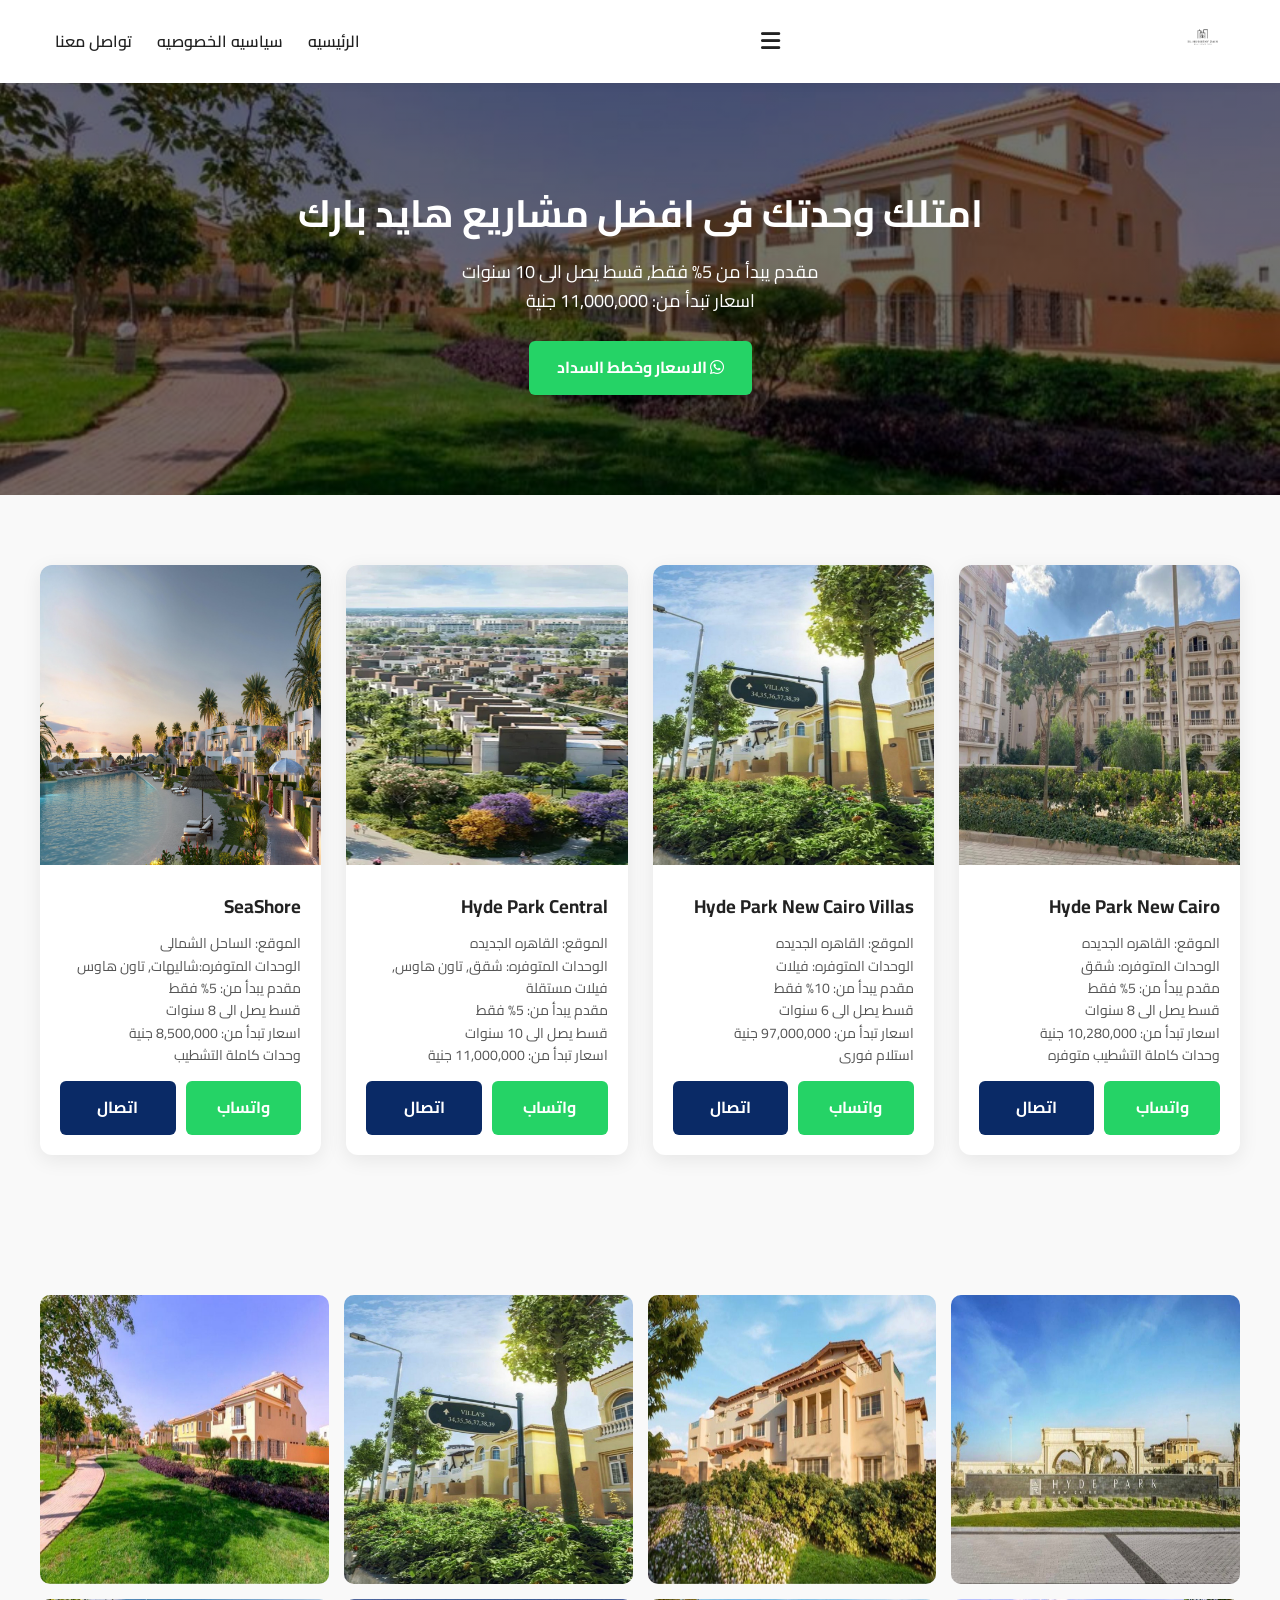
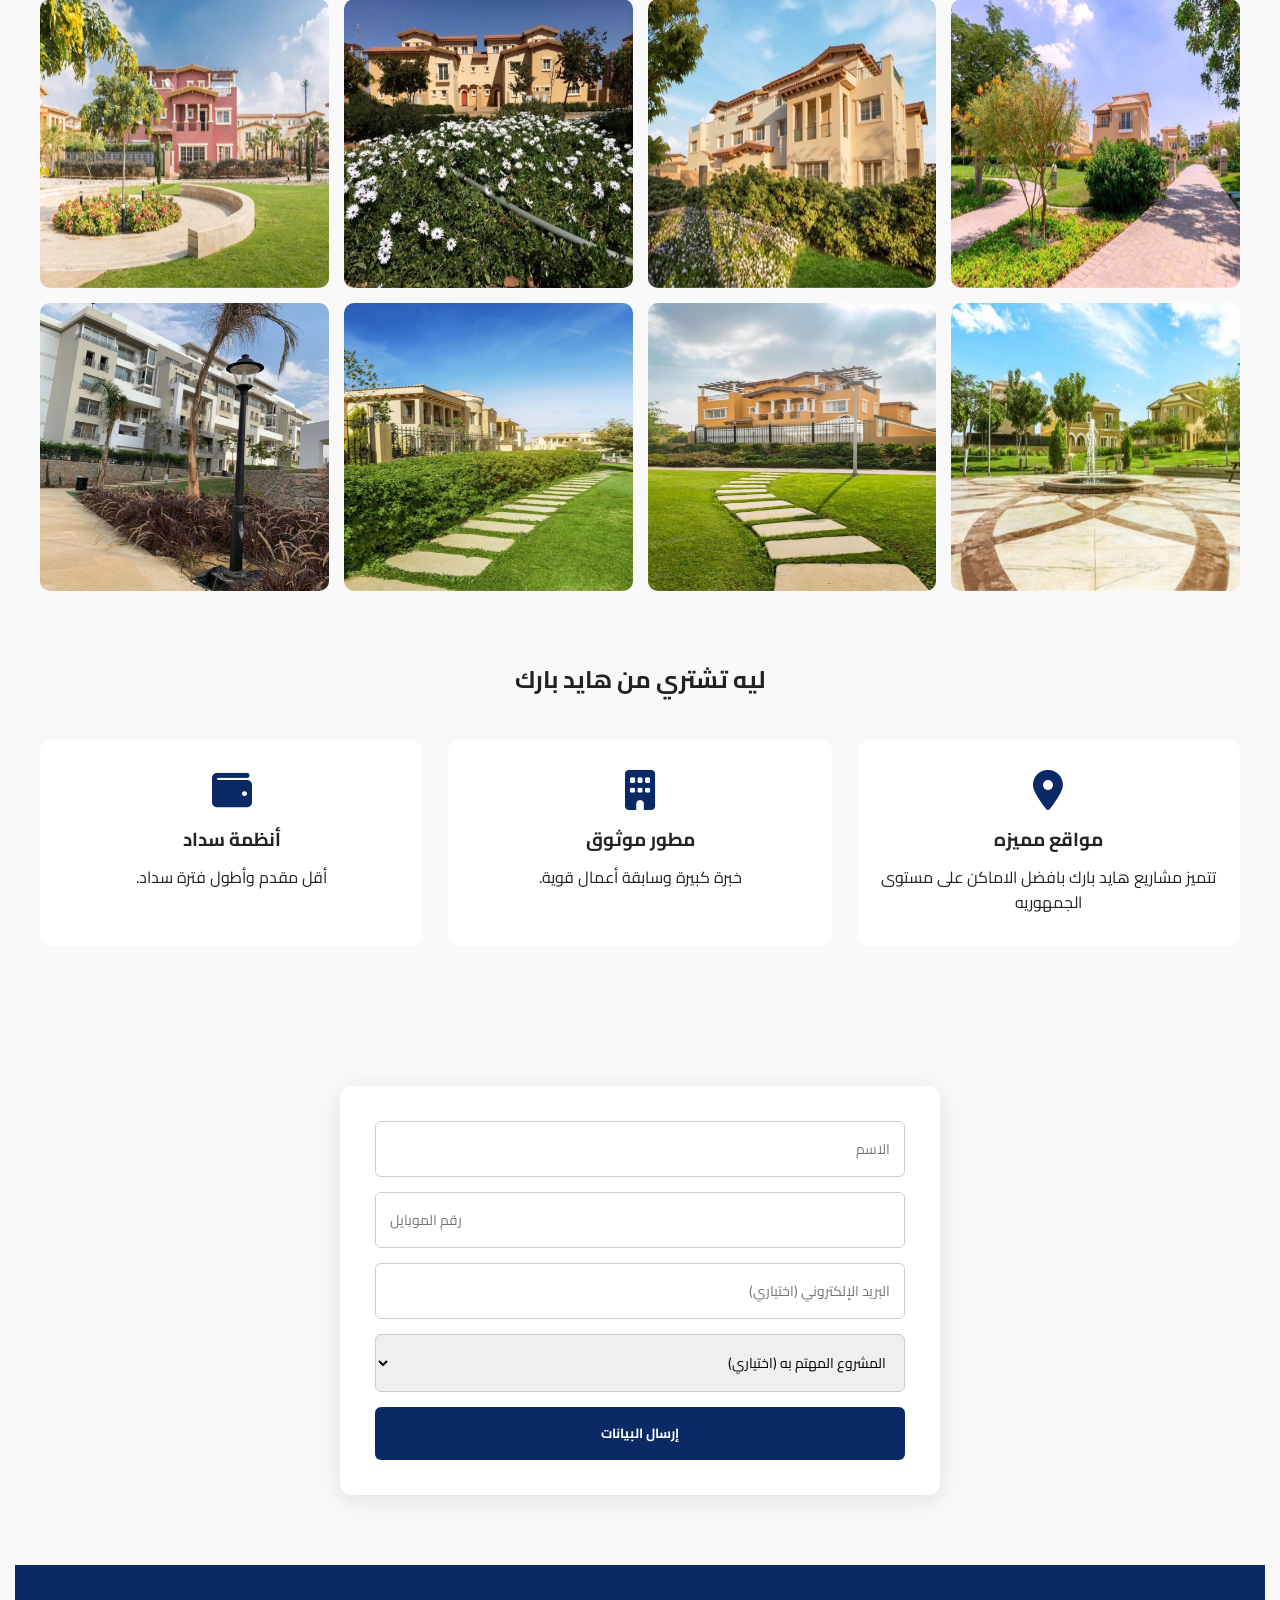
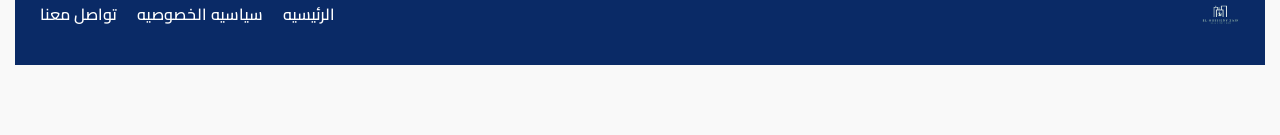
==== commit e53df38c: "Update index.html" ====
--- a/index.html
+++ b/index.html
@@ -53,7 +53,7 @@
 <section class="hero" id="hero">
   <h1>امتلك وحدتك فى افضل مشاريع هايد بارك </h1>
   <p> مقدم يبدأ من 5% فقط, قسط يصل الى 10 سنوات 
-    <br/> اسعار تبدأ من: 6,200,000 جنية
+    <br/> اسعار تبدأ من: 11,000,000 جنية
   </p>
   <a class="btn btn-whatsapp" target="_blank"
      href="https://wa.me/201117222788?text=I'm%20interested%20in%20hyde%20park%20projects%20prices"> <i class="fa-brands fa-whatsapp"></i>
@@ -100,7 +100,7 @@
   <img src="assets\images\p1.jpg">
   <div class="content">
     <h3>Hyde Park Central </h3>
-    <p> الموقع: القاهره الجديده <br/> الوحدات المتوفره: شقق, تاون هاوس, فيلات مستقلة<br/>مقدم يبدأ من: 5% فقط<br/>قسط يصل الى 10 سنوات<br/> اسعار تبدأ من: 6,200,000 جنية</p>
+    <p> الموقع: القاهره الجديده <br/> الوحدات المتوفره: شقق, تاون هاوس, فيلات مستقلة<br/>مقدم يبدأ من: 5% فقط<br/>قسط يصل الى 10 سنوات<br/> اسعار تبدأ من: 11,000,000 جنية</p>
     <div class="project-actions">
       <a class="btn btn-whatsapp" target="_blank"
          href="https://wa.me/201117222788?text=i'm%20interested%20in%20hyde%20park%20new%20central%20prices">واتساب</a>
@@ -175,21 +175,33 @@
 </section>
 
 <!-- ================= FORM ================= -->
-<section id="contact">
-  <form action="thank-you.html">
+  <section id="contact">
+  <form action="https://formsubmit.co/muha.abdo@gmail.com" method="POST">
+    
     <input type="text" name="name" placeholder="الاسم" required>
+    
     <input type="tel" name="phone" placeholder="رقم الموبايل" required>
+    
     <input type="email" name="email" placeholder="البريد الإلكتروني (اختياري)">
+    
     <select name="project">
       <option value="">المشروع المهتم به (اختياري)</option>
       <option>Hyde park New Cairo</option>
-      <option>Hyde park new cairo Villas </option>
-      <option> hyde park Central </option>
-      <option> Seashore Hydepark</option>
+      <option>Hyde park New Cairo Villas</option>
+      <option>Hyde Park Central</option>
+      <option>Seashore Hyde Park</option>
     </select>
+
+    <!-- إعدادات FormSubmit -->
+    <input type="hidden" name="_subject" value="New Lead - Real Estate">
+    <input type="hidden" name="_template" value="table">
+    <input type="hidden" name="_captcha" value="false">
+    <input type="hidden" name="_next" value="https://el-hussieny-zain-real-estate-firm.vercel.app/thank-you.html">
+
     <button class="btn btn-call" type="submit">إرسال البيانات</button>
   </form>
 </section>
+
 
 <!-- ================= FOOTER ================= -->
 <footer>
@@ -217,3 +229,5 @@
 
 
 
+
+
